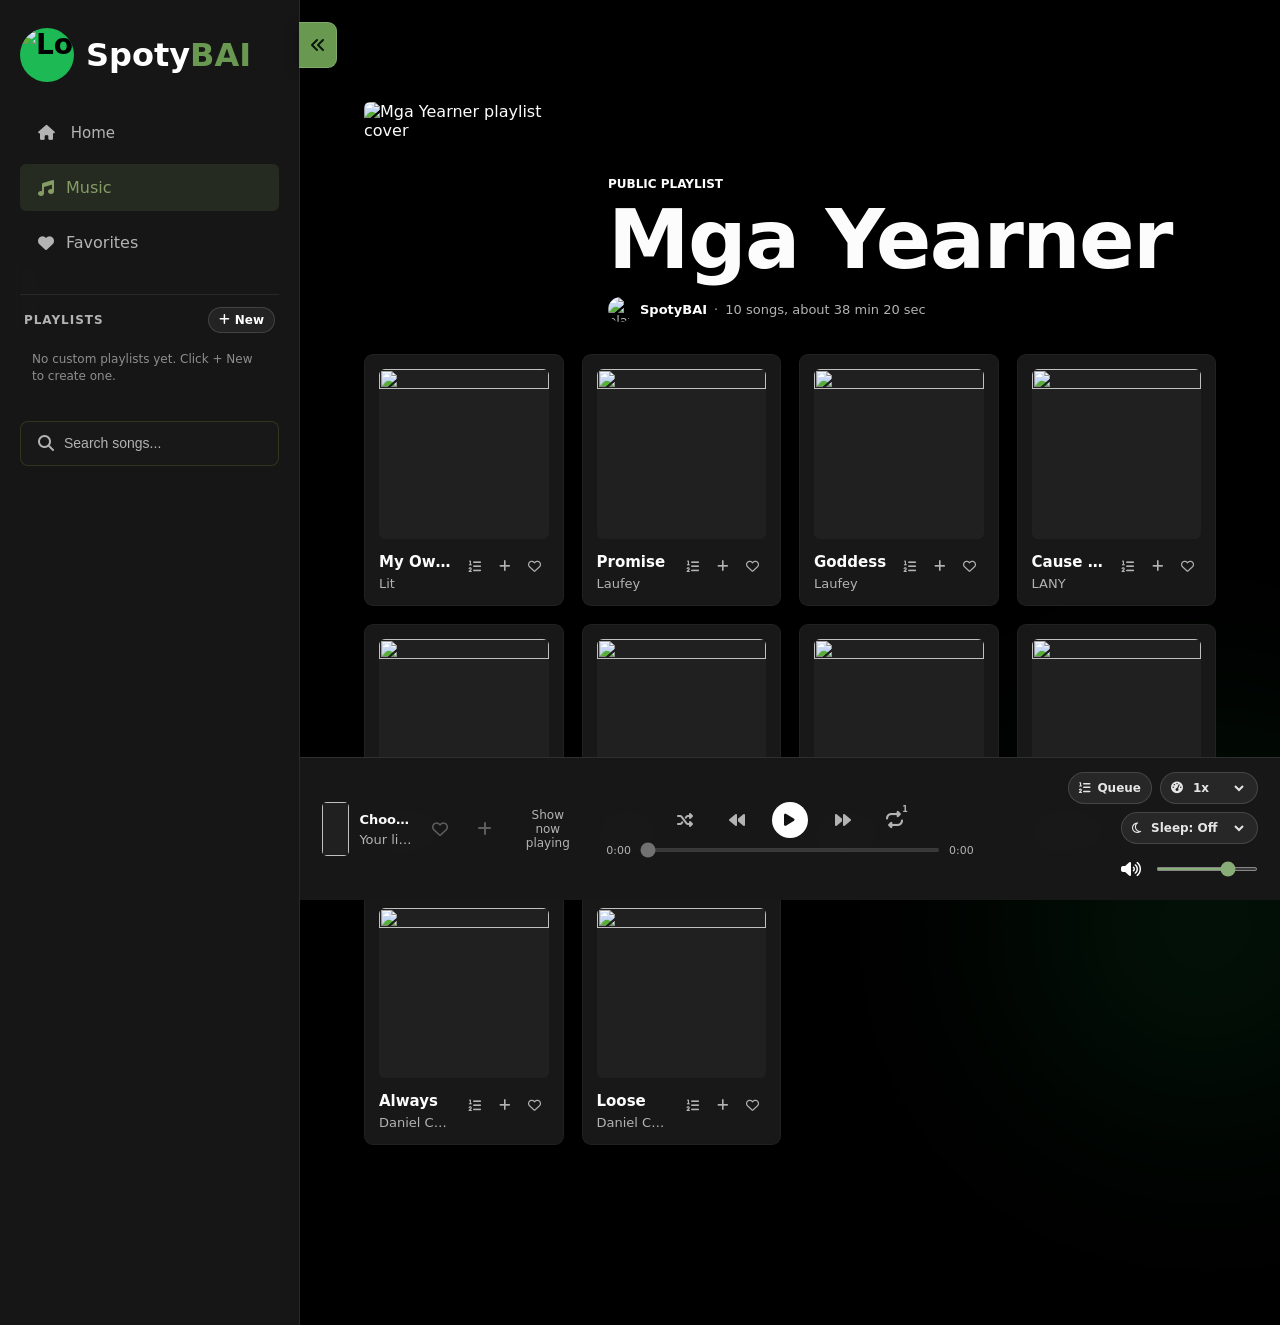
==== music test.html @ a865af2e "Add files via upload" ====
<!DOCTYPE html>
<html lang="en">
<head>
<meta charset="UTF-8">
<meta name="viewport" content="width=device-width, initial-scale=1.0">
<meta name="theme-color" content="#121212">
<title>Music | SpotyBAI</title>
<link rel="stylesheet" href="test.css?v=7">
<link rel="stylesheet" href="sidebar-collapse.css?v=6">
<link rel="stylesheet" href="https://cdnjs.cloudflare.com/ajax/libs/font-awesome/6.5.2/css/all.min.css">
<script src="test.js?v=7" defer></script>
</head>

<body class="music-page now-playing-hidden">
<div class="glow one"></div>
<div class="glow two"></div>

<header class="sidebar" id="music-sidebar">
    <a class="logo" href="index.html" aria-label="SpotyBAI home">
        <img class="logo-icon" src="images/Black and Grey Simple Icon Music Logo.png" alt="Logo">
        <div>Spoty<span>BAI</span></div>
    </a>

    <nav aria-label="Main navigation">
        <a href="index test.html"><i class="fa-solid fa-house" aria-hidden="true"></i> Home</a>
        <button type="button" class="nav-tab is-active" data-view="all" aria-pressed="true">
            <i class="fa-solid fa-music" aria-hidden="true"></i> Music
        </button>
        <button type="button" class="nav-tab" id="favorites-tab" data-view="favorites" aria-pressed="false">
            <i class="fa-solid fa-heart" aria-hidden="true"></i> Favorites
        </button>
    </nav>

    <section class="sidebar-playlists" aria-label="Playlists">
        <div class="sidebar-playlists-header">
            <span class="sidebar-section-label">Playlists</span>
            <button type="button" id="create-playlist-button" class="create-playlist-button" title="Create a new playlist">
                <i class="fa-solid fa-plus" aria-hidden="true"></i> New
            </button>
        </div>
        <div id="custom-playlist-list" class="custom-playlist-list" aria-live="polite"></div>
    </section>

    <label class="search">
        <span aria-hidden="true"><i class="fa-solid fa-magnifying-glass"></i></span>
        <input id="track-search" type="search" aria-label="Search songs" placeholder="Search songs...">
    </label>
</header>

<!-- This toggle stays visible even while the sidebar is hidden. -->
<button
    id="sidebar-toggle"
    class="sidebar-collapse-toggle"
    type="button"
    aria-label="Hide sidebar"
    aria-controls="music-sidebar"
    aria-expanded="true"
    title="Hide sidebar">
    <i class="fa-solid fa-angles-left" aria-hidden="true"></i>
</button>

<main class="music-content">
    <section class="library" aria-labelledby="library-title">
        <div class="playlist-header">
            <img class="playlist-cover" src="images/Black and Grey Simple Icon Music Logo.png" alt="Mga Yearner playlist cover">
            <div class="playlist-details">
                <p class="playlist-type" id="playlist-type">Public Playlist</p>
                <h1 id="library-title">Mga Yearner</h1>
                <div class="playlist-meta">
                    <img src="images/Black and Grey Simple Icon Music Logo.png" alt="playlist">
                    <strong>SpotyBAI</strong>
                    <span aria-hidden="true">·</span>
                    <span id="playlist-summary">10 songs, about 38 min 20 sec</span>
                </div>
                <div id="playlist-actions" class="playlist-actions" hidden>
                    <button type="button" id="rename-playlist-button" class="secondary-action-button">
                        <i class="fa-solid fa-pen" aria-hidden="true"></i> Rename Playlist
                    </button>
                    <button type="button" id="delete-playlist-button" class="danger-action-button">
                        <i class="fa-solid fa-trash" aria-hidden="true"></i> Delete Playlist
                    </button>
                </div>
            </div>
        </div>
        <div id="track-list" class="track-list" aria-live="polite"></div>
    </section>
</main>

<audio id="audio-player" preload="metadata"></audio>

<section id="player" class="player-bar" aria-label="Music player">
    <div class="player-track">
        <img id="current-cover" class="current-cover" alt="">
        <div class="current-track">
            <strong id="current-title">Choose a song</strong>
            <span id="current-artist" class="muted">Your library</span>
        </div>
        <button id="favorite-button" class="icon-button favorite-button" type="button"
            aria-label="Add to favorites" aria-pressed="false" title="Add to favorites" disabled>
            <i class="fa-regular fa-heart" aria-hidden="true"></i>
        </button>
        <button id="add-to-playlist-button" class="icon-button playlist-add-button" type="button"
            aria-label="Add song to playlist" title="Add song to playlist" disabled>
            <i class="fa-solid fa-plus" aria-hidden="true"></i>
        </button>
        <button id="now-playing-button" class="text-button" type="button" aria-controls="now-playing-panel" aria-expanded="false">Show now playing</button>
    </div>

    <div class="player-controls">
        <div class="transport">
            <button id="shuffle-button" class="icon-button mode-button" type="button"
                aria-label="Enable shuffle" aria-pressed="false" title="Shuffle">
                <i class="fa-solid fa-shuffle" aria-hidden="true"></i>
            </button>
            <button id="previous-button" class="icon-button" type="button" aria-label="Previous song (Shift+Left)"><i class="fa-solid fa-backward"></i></button>
            <button id="play-button" class="play-button player-play" type="button" aria-label="Play (Space)"><i class="fa-solid fa-play"></i></button>
            <button id="next-button" class="icon-button" type="button" aria-label="Next song (Shift+Right)"><i class="fa-solid fa-forward"></i></button>
            <button id="repeat-button" class="icon-button mode-button repeat-once-button" type="button"
                aria-label="Repeat once is off" aria-pressed="false" title="Repeat once">
                <i class="fa-solid fa-repeat" aria-hidden="true"></i>
                <span class="repeat-one-mark" aria-hidden="true">1</span>
            </button>
        </div>
        <div class="timeline">
            <span id="elapsed-time">0:00</span>
            <input id="seek-bar" type="range" min="0" max="1000" value="0" aria-label="Seek through song" disabled>
            <span id="total-time">0:00</span>
        </div>
    </div>

    <div class="player-options">
        <button id="queue-drawer-button" class="player-pill-button" type="button"
            aria-controls="queue-drawer" aria-expanded="false" title="Open Up Next queue">
            <i class="fa-solid fa-list-ol" aria-hidden="true"></i>
            <span>Queue</span>
            <span id="queue-count-badge" class="queue-badge" hidden>0</span>
        </button>

        <label class="compact-control" for="playback-speed-select" title="Playback speed">
            <i class="fa-solid fa-gauge-high" aria-hidden="true"></i>
            <select id="playback-speed-select" aria-label="Playback speed">
                <option value="0.75">0.75x</option>
                <option value="1" selected>1x</option>
                <option value="1.25">1.25x</option>
                <option value="1.5">1.5x</option>
            </select>
        </label>

        <label class="compact-control" for="sleep-timer-select" title="Sleep timer">
            <i class="fa-regular fa-moon" aria-hidden="true"></i>
            <select id="sleep-timer-select" aria-label="Sleep timer">
                <option value="off" selected>Sleep: Off</option>
                <option value="end">End of song</option>
                <option value="15">15 min</option>
                <option value="30">30 min</option>
                <option value="60">60 min</option>
            </select>
            <span id="sleep-timer-remaining" class="sleep-remaining" hidden></span>
        </label>

        <div class="volume-control">
            <button id="mute-button" class="icon-button" type="button" aria-label="Mute (M)"><i class="fa-solid fa-volume-high"></i></button>
            <input id="volume-bar" type="range" min="0" max="1" step="0.01" value="0.75" aria-label="Volume">
        </div>
    </div>

    <p id="player-status" class="player-status" role="status" aria-live="polite"></p>
</section>

<!-- Up Next / Queue Drawer -->
<aside id="queue-drawer" class="queue-drawer" aria-label="Up Next Queue" hidden>
    <div class="queue-drawer-header">
        <div>
            <h2>Up Next</h2>
            <p id="queue-context-label" class="muted">Playing from Mga Yearner</p>
        </div>
        <div class="queue-drawer-header-actions">
            <button type="button" id="clear-queue-button" class="secondary-action-button" hidden>Clear Queue</button>
            <button type="button" id="close-queue-drawer" class="icon-button" aria-label="Close queue drawer">
                <i class="fa-solid fa-xmark" aria-hidden="true"></i>
            </button>
        </div>
    </div>

    <div class="queue-drawer-body">
        <section class="queue-section" aria-labelledby="queue-now-heading">
            <h3 id="queue-now-heading">Now Playing</h3>
            <div id="queue-now-playing" class="queue-list"></div>
        </section>

        <section class="queue-section" aria-labelledby="queue-manual-heading">
            <div class="queue-section-title-row">
                <h3 id="queue-manual-heading">Queued Next</h3>
                <span class="muted">Plays before library</span>
            </div>
            <div id="queue-manual-list" class="queue-list"></div>
        </section>

        <section class="queue-section" aria-labelledby="queue-upcoming-heading">
            <div class="queue-section-title-row">
                <h3 id="queue-upcoming-heading">Next From Library</h3>
                <span id="queue-shuffle-note" class="muted"></span>
            </div>
            <div id="queue-upcoming-list" class="queue-list"></div>
        </section>
    </div>
</aside>

<!-- Playlist Name Modal (Create & Rename) -->
<div id="playlist-name-modal-backdrop" class="modal-backdrop" hidden>
    <div id="playlist-name-modal" class="modal-card" role="dialog" aria-modal="true" aria-labelledby="playlist-name-modal-title">
        <div class="modal-header">
            <h2 id="playlist-name-modal-title">Create Playlist</h2>
            <button type="button" id="close-playlist-name-modal" class="icon-button" aria-label="Close modal">
                <i class="fa-solid fa-xmark" aria-hidden="true"></i>
            </button>
        </div>
        <form id="playlist-name-form" class="modal-form">
            <label for="playlist-name-input" class="modal-label">Playlist name</label>
            <input
                type="text"
                id="playlist-name-input"
                class="modal-input"
                placeholder="e.g., Late Night Drives"
                maxlength="60"
                required
            >
            <p id="playlist-name-error" class="modal-error" role="alert" hidden></p>
            <div class="modal-footer modal-footer-actions">
                <button type="button" id="cancel-playlist-name-button" class="secondary-action-button">Cancel</button>
                <button type="submit" id="save-playlist-name-button" class="primary-action-button">Save</button>
            </div>
        </form>
    </div>
</div>

<!-- Delete Playlist Confirmation Modal -->
<div id="playlist-delete-modal-backdrop" class="modal-backdrop" hidden>
    <div id="playlist-delete-modal" class="modal-card" role="dialog" aria-modal="true" aria-labelledby="playlist-delete-modal-title">
        <div class="modal-header">
            <h2 id="playlist-delete-modal-title">Delete Playlist?</h2>
            <button type="button" id="close-playlist-delete-modal" class="icon-button" aria-label="Close modal">
                <i class="fa-solid fa-xmark" aria-hidden="true"></i>
            </button>
        </div>
        <p id="playlist-delete-message" class="muted modal-copy"></p>
        <div class="modal-footer modal-footer-actions">
            <button type="button" id="cancel-playlist-delete-button" class="secondary-action-button">Cancel</button>
            <button type="button" id="confirm-playlist-delete-button" class="danger-action-button">
                <i class="fa-solid fa-trash" aria-hidden="true"></i> Delete
            </button>
        </div>
    </div>
</div>

<!-- Playlist Picker Modal -->
<div id="playlist-modal-backdrop" class="modal-backdrop" hidden>
    <div id="playlist-modal" class="modal-card" role="dialog" aria-modal="true" aria-labelledby="playlist-modal-title">
        <div class="modal-header">
            <h2 id="playlist-modal-title">Add to Playlist</h2>
            <button type="button" id="close-playlist-modal" class="icon-button" aria-label="Close modal">
                <i class="fa-solid fa-xmark" aria-hidden="true"></i>
            </button>
        </div>
        <p id="playlist-modal-song" class="muted modal-subtitle"></p>
        <div id="playlist-picker-list" class="playlist-picker-list"></div>
        <div class="modal-footer">
            <button type="button" id="modal-new-playlist-button" class="secondary-action-button">
                <i class="fa-solid fa-plus" aria-hidden="true"></i> Create &amp; Add
            </button>
        </div>
    </div>
</div>

<aside id="now-playing-panel" class="now-playing-panel" aria-label="Now playing" hidden>
    <div id="now-playing-backdrop" class="now-playing-backdrop" aria-hidden="true"></div>
    <div class="now-playing-content">
        <div class="now-playing-header">
            <strong id="now-playing-header-title">Mga Yearner</strong>
            <button
                type="button"
                id="now-playing-collapse-button"
                class="collapse-chip-button"
                aria-controls="now-playing-panel"
                aria-expanded="true"
                aria-label="Collapse now playing panel"
                title="Collapse now playing panel">
                <i class="fa-solid fa-angles-right" aria-hidden="true"></i> Collapse
            </button>
        </div>
        <div id="media-stage" class="media-stage">
            <video id="track-video" class="lyrics-cover" muted loop playsinline preload="metadata" hidden></video>
            <img id="lyrics-cover" class="lyrics-cover" alt="" hidden>
        </div>
        <div class="now-playing-track">
            <div class="now-playing-track-info">
                <h2 id="lyrics-title">Choose a song</h2>
                <p id="lyrics-artist" class="muted">Your library</p>
            </div>
            <button type="button" id="toggle-media-collapse" class="collapse-chip-button" aria-expanded="true" title="Collapse video/cover">
                <i class="fa-solid fa-video-slash" aria-hidden="true"></i> Collapse Media
            </button>
        </div>
        <section id="lyrics-panel" class="lyrics-panel is-collapsed" aria-labelledby="lyrics-heading">
            <div class="lyrics-heading-row">
                <h3 id="lyrics-heading">Lyrics</h3>
                <button type="button" id="toggle-lyrics-collapse" class="collapse-chip-button" aria-expanded="true" title="Collapse lyrics">
                    <i class="fa-solid fa-chevron-down" aria-hidden="true"></i> Collapse Lyrics
                </button>
            </div>
            <div id="lyrics-content" class="lyrics-content" aria-live="off"></div>
            <button id="toggle-lyrics" class="lyrics-toggle" type="button" aria-expanded="false" hidden>Show more</button>
        </section>
    </div>
</aside>

<script>
(() => {
    const toggle = document.getElementById("sidebar-toggle");
    const body = document.body;

    if (!toggle) return;

    toggle.addEventListener("click", () => {
        const isCollapsed = body.classList.toggle("sidebar-collapsed");

        toggle.setAttribute("aria-expanded", String(!isCollapsed));
        toggle.setAttribute(
            "aria-label",
            isCollapsed ? "Show sidebar" : "Hide sidebar"
        );
        toggle.setAttribute(
            "title",
            isCollapsed ? "Show sidebar" : "Hide sidebar"
        );

        toggle.innerHTML = isCollapsed
            ? '<i class="fa-solid fa-angles-right" aria-hidden="true"></i>'
            : '<i class="fa-solid fa-angles-left" aria-hidden="true"></i>';
    });
})();
</script>
</body>
</html>
---- test.css ----
* {
margin: 0;
padding: 0;
box-sizing: border-box;
}

/* Site-wide font, colors, background, and horizontal overflow behavior. */
body {
font-family: Circular, Inter, system-ui, -apple-system, BlinkMacSystemFont, "Segoe UI", sans-serif;
min-height: 100vh;
color: oklch(99.107% 0.00011 271.152);
background: radial-gradient(ellipse at top left, rgba(255, 9, 9, 0.351) 0%, transparent 40%), var(--color-background);
overflow-x: hidden;


--color-background: #000000;
}

.music-page {
--now-playing-width: clamp(320px, 26vw, 380px);
}

.music-page.now-playing-hidden {
--now-playing-width: 0px;
}

/* Keeps the home page and its two content sections within one screen. */
.home-page {
	height: 100vh;
	height: 100dvh;
	min-height: 0;
	display: flex;
	flex-direction: column;
	overflow: hidden;
}

/* SIDEBAR */
/* Fixed navigation panel on the left side of desktop pages. */
header {
width: 450px;
height: 200vh;
padding: 28px 20px;
display: flex;
flex-direction: column;
align-items: stretch;
gap: 28px;
position: fixed;
inset: 0 auto 0 0;
z-index: 2;
background: rgba(24, 24, 24, 0.94);
border-right: 1px solid rgba(255, 255, 255, 0.08);
backdrop-filter: blur(12px);
}

/* LOGO */
/* Arranges the logo image and SpotyBAI name side by side. */
.logo {
display: flex;
align-items: center;
gap: 12px;
font-size: 32px;
font-weight: bold;
white-space: nowrap;
color: #FFFFFF;
text-decoration: none;
}

/* Displays the logo image at a fixed size. */
.logo-icon {
width: 54px;
height: 54px;
border-radius: 50%;
background: #1DB954;
color: var(--color-background);
display: flex;
align-items: center;
justify-content: center;
font-size: 28px;
}

/* Highlights the BAI part of the logo in the accent color. */
.logo > div span {
color: #699950;
}

/* NAVIGATION */
/* Stacks the navigation links vertically in the sidebar. */
nav {
display: flex;
flex-direction: column;
align-items: stretch;
gap: 8px;
}

/* Styles each navigation link and its hover transition. */
nav a,
nav .nav-tab {
color: #B3B3B3;
text-decoration: none;
font-size: 15px;
padding: 14px 16px;
border-radius: 6px;
position: relative;
transition: color 0.25s ease, background-color 0.25s ease, transform 0.25s ease;
}

nav .nav-tab {
display: flex;
align-items: center;
width: 100%;
border: 0;
background: transparent;
font: inherit;
text-align: left;
cursor: pointer;
}

nav a i,
nav .nav-tab i {
width: 20px;
margin-right: 10px;
text-align: center;
}

/* Removes the decorative underline some stylesheets add to links. */
nav a::after {
content: none;
}

/* Shows which navigation link is current or hovered. */
nav a:hover,
nav a.active,
nav .nav-tab:hover,
nav .nav-tab.is-active {
color: #869c65;
background: rgba(167, 221, 131, 0.1);
}

/* Moves a hovered navigation link slightly to the right. */
nav a:hover,
nav .nav-tab:hover {
transform: translateX(3px);
}

/* SIDEBAR PLAYLISTS SECTION */
.sidebar-playlists {
display: flex;
flex-direction: column;
gap: 10px;
padding-top: 12px;
border-top: 1px solid rgba(255, 255, 255, 0.08);
}

.sidebar-playlists-header {
display: flex;
align-items: center;
justify-content: space-between;
gap: 8px;
padding: 0 4px;
}

.sidebar-section-label {
font-size: 12px;
font-weight: 700;
letter-spacing: 0.08em;
text-transform: uppercase;
color: #B3B3B3;
}

.create-playlist-button {
display: inline-flex;
align-items: center;
gap: 5px;
padding: 5px 10px;
border: 1px solid rgba(255, 255, 255, 0.14);
border-radius: 999px;
background: rgba(255, 255, 255, 0.06);
color: #FFFFFF;
font: inherit;
font-size: 12px;
font-weight: 600;
cursor: pointer;
transition: background-color 0.2s ease, border-color 0.2s ease, transform 0.2s ease;
}

.create-playlist-button:hover {
background: rgba(29, 185, 84, 0.18);
border-color: #1DB954;
color: #1DB954;
transform: translateY(-1px);
}

.custom-playlist-list {
display: flex;
flex-direction: column;
gap: 4px;
max-height: 220px;
overflow-y: auto;
scrollbar-width: thin;
scrollbar-color: rgba(255, 255, 255, 0.2) transparent;
}

.playlist-sidebar-item {
display: flex;
align-items: center;
justify-content: space-between;
gap: 6px;
border-radius: 6px;
padding-right: 4px;
transition: background-color 0.2s ease;
}

.playlist-sidebar-item:hover,
.playlist-sidebar-item.is-active {
background: rgba(167, 221, 131, 0.1);
}

.playlist-select-button {
flex: 1;
min-width: 0;
display: flex;
align-items: center;
gap: 10px;
padding: 10px 12px;
border: 0;
border-radius: 6px;
background: transparent;
color: #B3B3B3;
font: inherit;
font-size: 14px;
text-align: left;
cursor: pointer;
transition: color 0.2s ease;
}

.playlist-sidebar-item.is-active .playlist-select-button,
.playlist-select-button:hover {
color: #869c65;
}

.playlist-select-name {
overflow: hidden;
text-overflow: ellipsis;
white-space: nowrap;
}

.playlist-item-actions {
display: flex;
align-items: center;
gap: 2px;
flex: 0 0 auto;
}

.playlist-rename-icon-btn,
.playlist-delete-icon-btn {
flex: 0 0 auto;
width: 26px;
height: 26px;
display: inline-grid;
place-items: center;
border: 0;
border-radius: 50%;
background: transparent;
color: #9e9e9e;
font-size: 12px;
cursor: pointer;
opacity: 0.75;
transition: color 0.2s ease, background-color 0.2s ease, opacity 0.2s ease;
}

.playlist-sidebar-item:hover .playlist-rename-icon-btn,
.playlist-sidebar-item:hover .playlist-delete-icon-btn,
.playlist-rename-icon-btn:focus-visible,
.playlist-delete-icon-btn:focus-visible {
opacity: 1;
background: rgba(255, 255, 255, 0.1);
}

.playlist-rename-icon-btn:hover,
.playlist-rename-icon-btn:focus-visible {
color: #FFFFFF;
}

.playlist-delete-icon-btn:hover,
.playlist-delete-icon-btn:focus-visible {
color: #ff6b81;
background: rgba(255, 71, 87, 0.14);
}

.playlist-empty-note {
padding: 8px 12px;
font-size: 12px;
color: #8e8e8e;
line-height: 1.4;
}

/* SEARCH BAR */
/* Search field container, including its border and focus animation. */
.search {
display: flex;
align-items: center;
width: 100%;
gap: 10px;
padding: 12px 17px;
border-radius: 8px;
border: 1px solid rgba(112, 143, 51, 0.25);
background: #181818;
color: #B3B3B3;
transition: border-color 0.25s ease, background-color 0.25s ease;
}

/* Highlights the search container while its input is focused. */
.search:focus-within {
border-color: #869c65;
background: #202020;
}

/* Makes the search input fill the available space without its default border. */
.search input {
width: 100%;
min-width: 0;
background: transparent;
border: none;
outline: none;
color: #FFFFFF;
font-size: 14px;
}

/* Uses the muted text color for placeholder text. */
.search input::placeholder {
color: #B3B3B3;
}

/* Main music-library area; leaves room for the fixed sidebar and player. */
.music-content {
	margin-left: 260px;
	margin-right: var(--now-playing-width);
	min-height: 100vh;
	padding: 52px clamp(20px, 5vw, 72px) 180px;
}

/* Centers the library and limits its width on large screens. */
.library {
	max-width: 1100px;
	margin: 0 auto;
}
/* Playlist header area with cover art and details. */
.playlist-header {
	display: flex;
	align-items: flex-end;
	gap: 24px;
	min-height: 270px;
}

.playlist-cover {
	display: block;
	width: clamp(150px, 20vw, 220px);
	aspect-ratio: 1;
	flex: 0 0 auto;
	object-fit: cover;
	border-radius: 6px;
	box-shadow: 0 8px 24px rgba(0, 0, 0, 0.28);
}

.playlist-details {
	min-width: 0;
}

.playlist-type {
	margin-bottom: 8px;
	font-size: 12px;
	font-weight: 700;
	text-transform: uppercase;
}

.library .playlist-details h1 {
	margin: 0;
	font-size: clamp(44px, 7vw, 82px);
	font-weight: 800;
	line-height: 1;
	letter-spacing: -0.02em;
	overflow-wrap: anywhere;
}

.playlist-meta {
	display: flex;
	align-items: center;
	gap: 7px;
	margin-top: 16px;
	color: #B3B3B3;
	font-size: 13px;
}

.playlist-meta img {
	width: 25px;
	height: 25px;
	border-radius: 50%;
	object-fit: cover;
}

.playlist-meta strong {
	color: #FFFFFF;
}

.playlist-actions {
	margin-top: 16px;
	display: flex;
	flex-wrap: wrap;
	gap: 10px;
}

.secondary-action-button {
	display: inline-flex;
	align-items: center;
	gap: 7px;
	padding: 8px 14px;
	border: 1px solid rgba(255, 255, 255, 0.18);
	border-radius: 999px;
	background: rgba(24, 24, 24, 0.85);
	color: #FFFFFF;
	font: inherit;
	font-size: 13px;
	font-weight: 600;
	cursor: pointer;
	transition: background-color 0.2s ease, border-color 0.2s ease, color 0.2s ease;
}

.secondary-action-button:hover {
	background: rgba(29, 185, 84, 0.16);
	border-color: #1DB954;
	color: #1DB954;
}

.primary-action-button {
	display: inline-flex;
	align-items: center;
	gap: 7px;
	padding: 8px 18px;
	border: 0;
	border-radius: 999px;
	background: #1DB954;
	color: #07140b;
	font: inherit;
	font-size: 13px;
	font-weight: 700;
	cursor: pointer;
	transition: background-color 0.2s ease, transform 0.2s ease;
}

.primary-action-button:hover {
	background: #1ed760;
	transform: translateY(-1px);
}

.danger-action-button {
	display: inline-flex;
	align-items: center;
	gap: 7px;
	padding: 8px 16px;
	border: 1px solid rgba(255, 71, 87, 0.45);
	border-radius: 999px;
	background: rgba(255, 71, 87, 0.16);
	color: #ff6b81;
	font: inherit;
	font-size: 13px;
	font-weight: 700;
	cursor: pointer;
	transition: background-color 0.2s ease, border-color 0.2s ease, color 0.2s ease, transform 0.2s ease;
}

.danger-action-button:hover {
	background: #ff4757;
	border-color: #ff4757;
	color: #FFFFFF;
	transform: translateY(-1px);
}

/* Small uppercase label used above section titles. */
.eyebrow {
	color: #1DB954;
	font-size: 11px;
	font-weight: 700;
	letter-spacing: 0.16em;
}

/* Main title sizing that scales with the viewport. */
.library h1 {
	margin-top: 8px;
	font-size: clamp(32px, 5vw, 48px);
	letter-spacing: -0.04em;
}

/* Secondary text color shared by descriptions and artist details. */
.library-intro,
.muted {
	color: #B3B3B3;
}

/* Adds space between the library title and its description. */
.library-intro {
	margin-top: 8px;
}

/* Automatically fits as many song cards per row as the screen allows. */
.track-list {
	display: grid;
	grid-template-columns: repeat(auto-fill, minmax(170px, 1fr));
	gap: 18px;
	margin-top: 32px;
}

/* Clickable song card layout and appearance. */
.track-card {
	position: relative;
	min-width: 0;
	padding: 14px;
	border-radius: 9px;
	border: 1px solid rgba(255, 255, 255, 0.04);
	color: inherit;
	text-align: left;
	cursor: pointer;
}

/* Keeps cover art square and fills it without distorting the image. */
.track-card img {
	display: block;
	width: 100%;
	aspect-ratio: 1;
	object-fit: cover;
	border-radius: 6px;
	margin-bottom: 14px;
	background: #202020;
}

.track-card-body {
	display: flex;
	align-items: flex-start;
	justify-content: space-between;
	gap: 6px;
}

.track-card-meta {
	min-width: 0;
	flex: 1;
}

.track-card-actions {
	display: flex;
	align-items: center;
	gap: 2px;
	flex: 0 0 auto;
}

/* Truncates long song titles and artist names to a single line. */
.track-card strong,
.track-card span {
	display: block;
	overflow: hidden;
	text-overflow: ellipsis;
	white-space: nowrap;
}

/* Song title text inside a card. */
.track-card strong {
	font-size: 15px;
}

/* Artist text inside a card. */
.track-card span {
	margin-top: 5px;
	font-size: 13px;
	color: #B3B3B3;
}

.card-action-button {
	flex: 0 0 auto;
	width: 28px;
	height: 28px;
	display: inline-grid;
	place-items: center;
	border: 0;
	border-radius: 50%;
	background: transparent;
	color: #B3B3B3;
	font-size: 13px;
	cursor: pointer;
	transition: color 0.2s ease, background-color 0.2s ease, transform 0.2s ease;
}

.card-action-button:hover {
	color: #FFFFFF;
	background: rgba(255, 255, 255, 0.08);
	transform: scale(1.08);
}

.card-action-button.is-favorite,
.favorite-button.is-favorite {
	color: #ff4757;
}

.card-action-button.has-playlist,
.playlist-add-button.has-playlist {
	color: #1DB954;
}

.favorite-button:disabled,
.playlist-add-button:disabled {
	opacity: 0.45;
	cursor: default;
	transform: none;
}

/* Marks the card for the currently selected song. */
.track-card.is-current {
	border-color: rgba(29, 185, 84, 0.5);
}

/* Visible keyboard focus indicator for interactive controls. */
.track-card:focus-visible,
.card-action-button:focus-visible,
.playlist-select-button:focus-visible,
.playlist-rename-icon-btn:focus-visible,
.playlist-delete-icon-btn:focus-visible,
.create-playlist-button:focus-visible,
.secondary-action-button:focus-visible,
.primary-action-button:focus-visible,
.danger-action-button:focus-visible,
.modal-input:focus-visible,
nav .nav-tab:focus-visible,
.icon-button:focus-visible,
.text-button:focus-visible {
	outline: 2px solid #1DB954;
	outline-offset: 3px;
}

/* Playlist Modals */
.modal-backdrop {
	position: fixed;
	inset: 0;
	z-index: 60;
	display: grid;
	place-items: center;
	padding: 20px;
	background: rgba(0, 0, 0, 0.72);
	backdrop-filter: blur(6px);
}

.modal-backdrop[hidden] {
	display: none;
}

.modal-card {
	width: 100%;
	max-width: 400px;
	padding: 20px;
	border-radius: 12px;
	background: #181818;
	border: 1px solid rgba(255, 255, 255, 0.12);
	box-shadow: 0 20px 50px rgba(0, 0, 0, 0.6);
	display: flex;
	flex-direction: column;
	gap: 14px;
}

.modal-header {
	display: flex;
	align-items: center;
	justify-content: space-between;
	gap: 12px;
}

.modal-header h2 {
	font-size: 18px;
}

.modal-subtitle {
	font-size: 13px;
	margin-top: -6px;
}

.modal-copy {
	font-size: 14px;
	line-height: 1.5;
}

.modal-form {
	display: flex;
	flex-direction: column;
	gap: 10px;
}

.modal-label {
	font-size: 13px;
	color: #B3B3B3;
	font-weight: 600;
}

.modal-input {
	width: 100%;
	padding: 10px 12px;
	border-radius: 8px;
	border: 1px solid rgba(255, 255, 255, 0.16);
	background: #222222;
	color: #FFFFFF;
	font: inherit;
	font-size: 14px;
}

.modal-input:focus {
	outline: none;
	border-color: #1DB954;
}

.modal-error {
	font-size: 12px;
	color: #ff6b81;
}

.playlist-picker-list {
	display: flex;
	flex-direction: column;
	gap: 8px;
	max-height: 240px;
	overflow-y: auto;
}

.playlist-picker-item {
	display: flex;
	align-items: center;
	justify-content: space-between;
	gap: 10px;
	width: 100%;
	padding: 10px 12px;
	border-radius: 8px;
	border: 1px solid rgba(255, 255, 255, 0.1);
	background: #222222;
	color: #FFFFFF;
	font: inherit;
	font-size: 14px;
	cursor: pointer;
	transition: background-color 0.2s ease, border-color 0.2s ease;
}

.playlist-picker-item:hover {
	background: #2a2a2a;
	border-color: rgba(29, 185, 84, 0.5);
}

.playlist-picker-item.is-added {
	border-color: #1DB954;
	background: rgba(29, 185, 84, 0.12);
}

.playlist-picker-badge {
	font-size: 12px;
	color: #1DB954;
	font-weight: 600;
}

.modal-footer {
	display: flex;
	justify-content: flex-end;
}

.modal-footer-actions {
	gap: 8px;
	margin-top: 6px;
}

/* Fixed now-playing sidebar with cover art and synchronized lyrics. */
.now-playing-panel {
	position: fixed;
	z-index: 3;
	inset: 0 0 0 auto;
	width: var(--now-playing-width);
	overflow: hidden;
	background: #121212;
	border-left: 1px solid rgba(255, 255, 255, 0.08);
}

.now-playing-panel[hidden] {
	display: none;
}

.now-playing-backdrop {
	position: absolute;
	inset: 0 0 auto;
	height: 58%;
	background-position: center;
	background-size: cover;
	filter: blur(18px);
	opacity: 0.34;
	transform: scale(1.05);
	pointer-events: none;
}

.now-playing-backdrop::after {
	position: absolute;
	inset: 0;
	content: "";
	background: linear-gradient(180deg, rgba(18, 18, 18, 0.18), #121212 96%);
}

.now-playing-content {
	position: relative;
	z-index: 1;
	display: flex;
	flex-direction: column;
	gap: 12px;
	height: 100%;
	overflow-y: auto;
	padding: 8px 10px 12px;
}

.now-playing-header {
	display: flex;
	align-items: center;
	gap: 8px;
	min-height: 26px;
	padding-right: 72px;
	font-size: 14px;
}

.now-playing-header strong {
	min-width: 0;
	flex: 1;
	overflow: hidden;
	text-overflow: ellipsis;
	white-space: nowrap;
}

.now-playing-header .icon-button,
.now-playing-track .icon-button {
	color: #D0D0D0;
}

/* Shows the selected song artwork prominently in the sidebar. */
.lyrics-cover,
#track-video {
	display: block;
	width: 100%;
	aspect-ratio: 9 / 16;
	max-height: 42vh;
	border-radius: 7px;
	object-fit: cover;
	background: #202020;
}

.lyrics-cover[hidden],
#track-video[hidden] {
	display: none;
}

.now-playing-track {
	display: flex;
	align-items: center;
	justify-content: space-between;
	gap: 12px;
}

.now-playing-track h2 {
	font-size: 20px;
	letter-spacing: -0.03em;
}

.now-playing-track p {
	margin-top: 2px;
	font-size: 13px;
}

/* Lyrics sit in their own card below the current track details. */
.lyrics-panel {
	position: relative;
	display: flex;
	flex: 1 0 230px;
	flex-direction: column;
	min-height: 230px;
	overflow: hidden;
	padding: 14px;
	border-radius: 8px;
	background: #303030;
	transition: flex-basis 0.25s ease, min-height 0.25s ease;
}

.lyrics-panel[hidden] {
	display: none;
}

.lyrics-panel h3 {
	margin-bottom: 12px;
	font-size: 14px;
}

.lyrics-content {
	flex: 1;
	min-height: 0;
	overflow-y: auto;
	scrollbar-width: thin;
	scrollbar-color: rgba(255, 255, 255, 0.2) transparent;
}

.lyrics-panel.is-collapsed .lyrics-content {
	flex: 0 0 74px;
	max-height: 74px;
	overflow: hidden;
	mask-image: linear-gradient(to bottom, #000 68%, transparent 100%);
}

.lyrics-panel.is-collapsed {
	flex: 0 0 160px;
	min-height: 160px;
}

.lyrics-toggle {
	position: absolute;
	right: 8px;
	bottom: 8px;
	z-index: 1;
	flex: 0 0 auto;
	padding: 7px 14px;
	border: 0;
	border-radius: 20px;
	background: #F5F7F8;
	color: #17232B;
	font: inherit;
	font-size: 12px;
	font-weight: 700;
	cursor: pointer;
}

.lyrics-toggle:hover {
	background: #FFFFFF;
}

.lyrics-toggle[hidden] {
	display: none;
}

.lyrics-panel:not(.is-collapsed) .lyrics-toggle {
	position: static;
	align-self: flex-end;
	margin-top: 10px;
}

/* Makes timestamped lyrics prominent and easy to follow along with. */
.lyrics-line {
	display: block;
	width: 100%;
	padding: 6px 0;
	border: 0;
	background: transparent;
	color: #A7A7A7;
	text-align: left;
	font: inherit;
	font-size: 18px;
	font-weight: 700;
	line-height: 1.35;
	cursor: pointer;
	opacity: 0.72;
	transition: color 0.2s ease, opacity 0.2s ease, transform 0.2s ease;
}

.lyrics-line:hover {
	color: #DADADA;
	opacity: 1;
}

.lyrics-line.is-active {
	color: #FFFFFF;
	transform: translateX(4px);
	opacity: 1;
}

.lyrics-placeholder {
	color: #B3B3B3;
	font-size: 14px;
	line-height: 1.5;
}

.lyrics-footer {
	margin-top: 12px;
	color: #B3B3B3;
	font-size: 11px;
}

/* Player stays pinned to the bottom; grid columns divide its controls. */
.player-bar {
	position: fixed;
	z-index: 4;
	right: var(--now-playing-width);
	bottom: 0;
	left: 260px;
	min-height: 98px;
	padding: 14px 22px;
	display: grid;
	grid-template-columns: minmax(180px, 1fr) minmax(240px, 1.4fr) minmax(170px, 1fr);
	align-items: center;
	gap: 22px;
	background: rgba(24, 24, 24, 0.98);
	border-top: 1px solid rgba(255, 255, 255, 0.1);
	backdrop-filter: blur(16px);
}

/* Aligns the player sections and controls along their vertical center. */
.player-track,
.player-options,
.volume-control,
.transport,
.timeline {
	display: flex;
	align-items: center;
}

/* Song artwork, title, artist, and lyrics button area. */
.player-track {
	min-width: 0;
	gap: 10px;
}

/* Current song cover image dimensions and cropping. */
.current-cover {
	width: 54px;
	height: 54px;
	object-fit: cover;
	border-radius: 5px;
	background: #202020;
}

/* Prevents long track names from pushing other player controls out. */
.current-track {
	min-width: 0;
	display: grid;
	gap: 5px;
}

/* Keeps the current title and artist on single lines. */
.current-track strong,
.current-track span {
	overflow: hidden;
	text-overflow: ellipsis;
	white-space: nowrap;
	font-size: 13px;
}

/* Text-style button used for actions such as opening lyrics. */
.text-button {
	padding: 7px 9px;
	border: 0;
	border-radius: 5px;
	background: transparent;
	color: #B3B3B3;
	font: inherit;
	font-size: 12px;
	cursor: pointer;
	transition: color 0.2s ease, background-color 0.2s ease;
}

/* Highlights the text button when hovered or expanded. */
.text-button:hover,
.text-button[aria-expanded="true"] {
	color: #FFFFFF;
	background: rgba(255, 255, 255, 0.1);
}

/* Stacks playback controls above the timeline. */
.player-controls {
	min-width: 0;
	display: grid;
	gap: 6px;
}

/* Centers previous, play/pause, and next buttons. */
.transport {
	justify-content: center;
	gap: 18px;
}

/* Round icon button appearance shared by player controls. */
.icon-button {
	width: 34px;
	height: 34px;
	display: inline-grid;
	place-items: center;
	flex: 0 0 auto;
	border: 0;
	border-radius: 50%;
	background: transparent;
	color: #B3B3B3;
	font: inherit;
	cursor: pointer;
	transition: color 0.2s ease, background-color 0.2s ease, transform 0.2s ease;
}

/* Hover feedback for player icon buttons. */
.icon-button:hover {
	color: #FFFFFF;
	background: rgba(133, 34, 34, 0.1);
	transform: scale(1.06);
}

/* Makes the central play/pause button slightly larger. */
.play-button.player-play {
	width: 36px;
	height: 36px;
	font-size: 14px;
	border-radius: 50%;
	border: 0;
	background: #FFFFFF;
	color: #121212;	
}

/* Timeline text and elapsed/total time alignment. */
.timeline {
	gap: 9px;
	color: #B3B3B3;
	font-size: 11px;
	font-variant-numeric: tabular-nums;
}

/* Accent-colored range controls for seeking and volume. */
.timeline input,
.volume-control input {
	height: 4px;
	accent-color: #88ad76;
	cursor: pointer;
}

/* Lets the seek bar use the remaining timeline width. */
.timeline input {
	width: 100%;
}

/* Shows that seeking is unavailable before a song is loaded. */
.timeline input:disabled {
	cursor: default;
	opacity: 0.5;
}

/* Aligns the volume controls at the right side. */
.player-options {
	justify-content: flex-end;
	gap: 12px;
}

/* Spacing between the mute button and volume slider. */
.volume-control {
	gap: 8px;
}

/* Keeps the volume icon light in both its initial and muted states. */
.volume-control .icon-button {
	color: white;
}

.volume-control .icon-button i {
	color: inherit;
}

/* Responsive width for the volume slider. */
.volume-control input {
	width: clamp(65px, 8vw, 110px);
}

/* Small status message displayed above the player when needed. */
.player-status {
	position: absolute;
	right: 22px;
	bottom: calc(100% + 6px);
	padding: 6px 10px;
	border-radius: 5px;
	background: rgba(24, 24, 24, 0.94);
	color: #B3B3B3;
	font-size: 12px;
	pointer-events: none;
}

/* Hides the status message when it has no text. */
.player-status:empty {
	display: none;
}

@media (max-width: 1000px) and (min-width: 761px) {
	.music-page {
		--now-playing-width: 280px;
	}

	.player-bar {
		min-height: 140px;
		padding: 8px 12px;
		grid-template-columns: minmax(0, 1fr) auto;
		gap: 5px 8px;
	}

	.player-track {
		grid-column: 1;
		grid-row: 1;
	}

	.player-controls {
		grid-column: 1 / -1;
		grid-row: 2;
	}

	.player-options {
		grid-column: 2;
		grid-row: 1;
		gap: 2px;
	}

	.volume-control input {
		width: 48px;
	}

}

/* WELCOME SECTION */
/* Home page welcome area, positioned beside the fixed sidebar. */
.hero {
margin-left: 260px;
min-height: 55vh;
padding: 60px 20px;
display: flex;
flex-direction: column;
align-items: center;
justify-content: flex-start;
text-align: center;
position: relative;
}

/* Places the welcome text between the horizontal accent lines. */
.welcome {
display: flex;
align-items: center;
justify-content: center;
gap: 28px;
width: 100%;
margin-top: 0;
}

/* Decorative accent line beside the welcome heading. */
.line {
width: 12%;
max-width: 180px;
height: 2px;
background: linear-gradient(90deg, transparent, #88ad76);
}

/* Reverses the gradient for the right-side decorative line. */
.line.right {
background: linear-gradient(90deg, #88ad76, transparent);
}

/* Responsive welcome heading typography. */
.welcome h1 {
font-size: clamp(34px, 5.5vw, 68px);
line-height: 1.15;
letter-spacing: -2px;
font-weight: 800;
color: #FFFFFF;
}

/* Colors the BAI! part of the welcome heading. */
.welcome h1 span {
color: #699950;
}

/* Lets the welcome and About areas share the home page height equally. */
.home-page .hero,
.home-page .about-section {
	flex: 1 1 0;
	min-height: 0;
}

/* Responsive spacing inside the welcome area. */
.home-page .hero {
	padding-top: clamp(24px, 6vh, 60px);
	padding-bottom: clamp(24px, 6vh, 60px);
}

/* Responsive spacing inside the About area. */
.home-page .about-section {
	padding-top: clamp(20px, 5vh, 48px);
	padding-bottom: clamp(20px, 5vh, 48px);
}

/* About section positioned beside the sidebar on desktop. */
.about-section {
	margin-left: 260px;
	min-height: 60vh;
	padding: 80px clamp(20px, 8vw, 120px);
	scroll-margin-top: 24px;
}

/* About section heading size and spacing. */
.about-section h2 {
	margin-top: 10px;
	font-size: clamp(28px, 4vw, 42px);
	letter-spacing: -0.04em;
}

/* About description width, color, and line spacing. */
.about-section > p:last-child {
	max-width: 700px;
	margin-top: 18px;
	color: #B3B3B3;
	font-size: 17px;
	line-height: 1.8;
}

/* Reusable hover treatments for music cards and playback controls. */
/* Shared surface color and smooth hover transition for cards. */
.card {
background: #181818;
transition: transform 0.25s ease, background-color 0.25s ease, box-shadow 0.25s ease;
}

/* Lifts a card and adds a shadow on hover. */
.card:hover {
transform: translateY(-4px);
background: #202020;
box-shadow: 0 10px 28px rgba(0, 0, 0, 0.3);
}

/* Smooth hover animation for the play/pause button. */
.play-button {
transition: transform 0.2s ease, background-color 0.2s ease, box-shadow 0.2s ease;
}

/* Makes the play/pause button stand out while hovered. */
.play-button:hover {
transform: scale(1.08);
background-color: #FFFFFF;
box-shadow: 0 0 18px rgba(255, 255, 255, 0.2);
}

/* Keyboard focus indicator for navigation and play/pause controls. */
nav a:focus-visible,
.play-button:focus-visible {
outline: 2px solid #1DB954;
outline-offset: 4px;
}

/* DECORATIVE BACKGROUND */
/* Soft blurred green lights behind the page content. */
.glow {
position: fixed;
width: 350px;
height: 350px;
border-radius: 50%;
background: #1DB954;
filter: blur(120px);
opacity: 0.13;
pointer-events: none;
z-index: -1;
}

/* Places the first decorative glow near the upper-left corner. */
.glow.one {
top: 120px;
left: -180px;
}

/* Places the second decorative glow near the lower-right corner. */
.glow.two {
bottom: -200px;
right: -100px;
}

/* Phone POV */
/* Reflows the sidebar, library, and player for narrow screens. */
@media (max-width: 760px) {
/* Changes the fixed desktop sidebar into a normal top header. */
header {
	width: 100%;
	height: auto;
	min-height: 0;
	padding: 18px 20px;
	gap: 18px;
	position: relative;
	border-right: 0;
	border-bottom: 1px solid rgba(255, 255, 255, 0.08);
}

/* Reduces logo text size on phones. */
.logo {
	font-size: 28px;
}

/* Reduces logo image size on phones. */
.logo-icon {
	width: 44px;
	height: 44px;
}

/* Displays navigation links in a horizontal row on phones. */
nav {
	flex-direction: row;
	flex-wrap: wrap;
	gap: 4px;
}

/* Reduces navigation link padding on phones. */
nav a,
nav .nav-tab {
	padding: 10px 12px;
	width: auto;
}

.custom-playlist-list {
	max-height: 130px;
}

/* Prevents the search bar from growing too wide on phones. */
.search {
	max-width: 360px;
}

/* Removes desktop sidebar spacing from the welcome area. */
.hero {
	margin-left: 0;
	min-height: 40vh;
}

/* Removes desktop sidebar spacing and reduces padding on phones. */
.about-section {
	margin-left: 0;
	padding: 56px 24px;
}

/* Compact About spacing so its text fits more comfortably on small screens. */
.home-page .about-section {
	padding: 16px 24px;
}

/* Slightly smaller About description for phone layouts. */
.home-page .about-section > p:last-child {
	margin-top: 10px;
	font-size: 15px;
	line-height: 1.5;
}

/* Removes desktop sidebar spacing from the music library on phones. */
.music-content {
	margin-left: 0;
	margin-right: 0;
	min-height: 70vh;
	padding: 32px 18px 240px;
}

.playlist-header {
	gap: 16px;
	min-height: 0;
}

.playlist-cover {
	width: clamp(112px, 32vw, 170px);
}

.library .playlist-details h1 {
	font-size: clamp(34px, 9vw, 54px);
}

.playlist-meta {
	flex-wrap: wrap;
	gap: 5px;
	margin-top: 10px;
	font-size: 12px;
}

.playlist-meta img {
	width: 22px;
	height: 22px;
}

/* Repositions player sections into two rows on phones. */
.player-bar {
	left: 0;
	right: 0;
	min-height: 154px;
	padding: 10px 14px;
	grid-template-columns: minmax(0, 1fr) auto;
	gap: 5px 12px;
}

/* Places track details in the top-left of the phone player. */
.player-track {
	grid-column: 1;
	grid-row: 1;
}

/* Places playback controls across the bottom row. */
.player-controls {
	grid-column: 1 / -1;
	grid-row: 2;
}

/* Places volume controls in the top-right. */
.player-options {
	grid-column: 2;
	grid-row: 1;
	gap: 4px;
}

/* Tightens spacing around the volume controls on phones. */
.volume-control {
	gap: 2px;
}

/* Keeps the volume slider compact on phones. */
.volume-control input {
	width: 66px;
}

.now-playing-panel {
	display: none;
}

.now-playing-panel.is-mobile-open {
	position: fixed;
	inset: 12px 12px 170px;
	z-index: 6;
	display: block;
	width: auto;
	border: 1px solid rgba(255, 255, 255, 0.1);
	border-radius: 8px;
	box-shadow: 0 16px 48px rgba(0, 0, 0, 0.6);
}

.now-playing-panel.is-mobile-open .now-playing-content {
	padding: 8px 10px 12px;
}

.now-playing-panel.is-mobile-open .now-playing-header {
	padding-right: 0;
}

}

/* Reduces or removes motion for people who prefer less animation. */
@media (prefers-reduced-motion: reduce) {
* {
	scroll-behavior: auto !important;
	transition-duration: 0.01ms !important;
}
}


/* =====================================
   SPOTYBAI HOMEPAGE BACKGROUND
===================================== */

/* Main background image */
.home-page {
    position: relative;
    isolation: isolate;

    background: #000000;
}

/* Background image layer */
.home-background {
    position: fixed;
    inset: 0;

    z-index: -2;

    background-image:
        linear-gradient(
            rgba(0, 0, 0, 0.55),
            rgba(0, 0, 0, 0.75)
        ),
        url("images/minji.jpeg");

    background-size: 70%;
    background-position: center;
    background-repeat: no-repeat;

    transition: background-image 0.4s ease;
}

/* Keep homepage content above background */
.home-page .sidebar,
.home-page .hero,
.home-page .about-section {
    position: relative;
    z-index: 1;
}

/* Background changer button */
.background-controls {
    position: absolute;

    top: 20px;
    right: 30px;

    z-index: 5;
}

/* Button design */
.bg-button {
    display: inline-flex;
    align-items: center;
    gap: 9px;

    padding: 12px 20px;

    border: 1px solid rgba(255,255,255,0.15);
    border-radius: 30px;

    background: rgba(20,20,20,0.75);
    backdrop-filter: blur(12px);

    color: white;
    font-size: 13px;
    font-weight: 600;

    cursor: pointer;

    transition: 0.3s ease;
}

/* Hover effect */
.bg-button:hover {
    background: #1DB954;
    color: #000000;

    transform: translateY(-3px);

    box-shadow: 0 5px 20px rgba(29,185,84,0.3);
}



/* =====================================
   SPOTYBAI BACKGROUND CHANGER
===================================== */

/* Homepage background */
.home-page {
    position: relative;
    isolation: isolate;
    background: #000;
}

/* Background image layer */
.home-page .home-background {
    position: fixed;
    inset: 0;
    width: 100%;
    height: 100%;

    z-index: 0;
    pointer-events: none;

    background-image:
        linear-gradient(
            rgba(0, 0, 0, 0.45),
            rgba(0, 0, 0, 0.75)
        ),
        url("images/Gradient Fog.jpeg");

    background-size: cover;
    background-position: center;
    background-repeat: no-repeat;
}

/* Keep homepage content above background */
.home-page .hero,
.home-page .about-section {
    position: relative;
    z-index: 1;
}

/* Background changer */
.home-page .bg-switcher {
    position: fixed;
    top: 110px;
    right: 25px;

    display: flex;
    align-items: center;
    gap: 12px;

    width: auto;
    height: auto;

    padding: 12px 16px;

    background: rgba(15, 15, 15, 0.75);
    backdrop-filter: blur(15px);

    border: 1px solid rgba(255,255,255,0.15);
    border-radius: 30px;

    z-index: 10;
}

.home-page .bg-switcher span {
    color: white;
    font-size: 12px;
    white-space: nowrap;
}

.home-page input[name="background"] {
    display: none;
}

/* Background selection circles */
.home-page .bg-switcher label {
    width: 22px;
    height: 22px;
    flex: 0 0 22px;

    display: block;

    border: 2px solid #888;
    border-radius: 50%;

    cursor: pointer;
    transition: 0.3s;
}

.home-page .bg-switcher label:hover {
    transform: scale(1.15);
    border-color: white;
}

/* Background thumbnails */
.home-page .bg-switcher label[for="bg1"] {
    background: url("images/Gradient Fog.jpeg") center/cover;
}

.home-page .bg-switcher label[for="bg2"] {
    background: url("images/rere.jpeg") center/cover;
}

.home-page .bg-switcher label[for="bg3"] {
    background: url("images/b3.jpeg") center/cover;
}

.home-page .bg-switcher label[for="bg4"] {
    background: url("images/b1.jpeg") center/cover;
}

/* Active selection */
#bg1:checked ~ .bg-switcher label[for="bg1"],
#bg2:checked ~ .bg-switcher label[for="bg2"],
#bg3:checked ~ .bg-switcher label[for="bg3"],
#bg4:checked ~ .bg-switcher label[for="bg4"] {
    border: 2px solid #1DB954;
    box-shadow: 0 0 10px #1DB954;
    transform: scale(1.15);
}

/* Change background images */
#bg1:checked ~ .home-background {
    background-image:
        linear-gradient(rgba(0,0,0,.45), rgba(0,0,0,.75)),
        url("images/Gradient Fog.jpeg");
}

#bg2:checked ~ .home-background {
    background-image:
        linear-gradient(rgba(0,0,0,.45), rgba(0,0,0,.75)),
        url("images/rere.jpeg");
}

#bg3:checked ~ .home-background {
    background-image:
        linear-gradient(rgba(0, 0, 0, 0.45), rgba(0,0,0,.75)),
        url("images/b3.jpeg");
}

#bg4:checked ~ .home-background {
    background-image:
        linear-gradient(rgba(0,0,0,.45), rgba(0,0,0,.75)),
        url("images/b1.jpeg");
}

/* Mobile layout */ 
@media (max-width: 760px) {
    .home-page .bg-switcher {
        top: auto;
        bottom: 20px;
        right: 15px;
        gap: 8px;
        padding: 10px 12px;
    }

    .home-page .bg-switcher label {
        width: 20px;
        height: 20px;
        flex-basis: 20px;
    }
}


/* =========================================================
   HOMEPAGE FIT FIX
   Keeps the sidebar and homepage content inside the viewport.
========================================================= */

.home-page {
    width: 100%;
    height: 100vh;
    height: 100dvh;
    min-height: 0;
    overflow: hidden;
    display: block;
    position: relative;
}

/* Keep the sidebar fixed and make its width match the content offset. */
.home-page header.sidebar {
    position: fixed;
    inset: 0 auto 0 0;
    width: clamp(220px, 20vw, 260px);
    height: 100vh;
    height: 100dvh;
    min-height: 0;
    padding: 28px 20px;
    overflow-y: auto;
    z-index: 5;
}

/* Make the two homepage sections share the space to the right
   of the sidebar, rather than sitting underneath it. */
.home-page .hero,
.home-page .about-section {
    box-sizing: border-box;
    width: calc(100% - clamp(220px, 20vw, 260px));
    margin-left: clamp(220px, 20vw, 260px);
    min-width: 0;
    min-height: 0;
    height: 44%;
    flex: 0 0 auto;
}

/* Center the welcome heading vertically and horizontally. */
.home-page .hero {
    display: flex;
    align-items: center;
    justify-content: center;
    padding: clamp(20px, 4vh, 48px) clamp(18px, 3vw, 48px);
    text-align: center;
}

.home-page .welcome {
    width: 100%;
    max-width: 1000px;
    margin: 0;
    gap: clamp(12px, 2vw, 28px);
}

.home-page .welcome h1 {
    flex: 0 1 auto;
    font-size: clamp(34px, 5vw, 68px);
    line-height: 1.12;
    letter-spacing: clamp(-2px, -0.12vw, -1px);
    overflow-wrap: anywhere;
}

.home-page .welcome .line {
    flex: 1 1 12%;
    width: auto;
    min-width: 18px;
    max-width: 180px;
}

/* Keep the About section in the lower half of the visible screen. */
.home-page .about-section {
    display: flex;
    flex-direction: column;
    align-items: center;
    justify-content: center;
    padding: clamp(18px, 3.5vh, 40px) clamp(20px, 5vw, 72px);
    text-align: center;
}

.home-page .about-section h2 {
    margin-top: 0;
    font-size: clamp(26px, 3.5vw, 42px);
}

.home-page .about-section > p:last-child {
    margin-top: 12px;
    font-size: clamp(14px, 1.4vw, 17px);
}

/* Keep the background selector inside the visible browser window. */
.home-page .bg-switcher {
    position: fixed;
    top: 24px;
    right: 24px;
    max-width: calc(100vw - clamp(220px, 20vw, 260px) - 32px);
    z-index: 10;
}

/* Tablet and phone layout: sidebar becomes a top navigation area. */
@media (max-width: 760px) {
    .home-page {
        height: auto;
        min-height: 100vh;
        min-height: 100dvh;
        overflow-x: hidden;
        overflow-y: auto;
        display: flex;
        flex-direction: column;
    }

    .home-page header.sidebar {
        position: relative;
        inset: auto;
        width: 100%;
        height: auto;
        padding: 16px 18px;
        overflow: visible;
    }

    .home-page .hero,
    .home-page .about-section {
        width: 100%;
        height: auto;
        min-height: 0;
        margin-left: 0;
        flex: 0 0 auto;
    }

    .home-page .hero {
        min-height: 42vh;
        min-height: 42dvh;
        padding: 48px 18px;
    }

    .home-page .welcome {
        gap: 10px;
    }

    .home-page .welcome h1 {
        font-size: clamp(32px, 9vw, 54px);
        letter-spacing: -1.5px;
    }

    .home-page .welcome .line {
        min-width: 12px;
    }

    .home-page .about-section {
        min-height: 30vh;
        padding: 30px 22px 48px;
    }

    .home-page .bg-switcher {
        top: auto;
        right: 12px;
        bottom: 12px;
        max-width: calc(100vw - 24px);
        gap: 8px;
        padding: 9px 11px;
    }

    .home-page .bg-switcher label {
        width: 19px;
        height: 19px;
        flex-basis: 19px;
    }
}

/* Very short desktop screens: reduce spacing so content stays visible. */
@media (min-width: 761px) and (max-height: 650px) {
    .home-page .hero {
        padding-top: 18px;
        padding-bottom: 18px;
    }

    .home-page .about-section {
        padding-top: 14px;
        padding-bottom: 14px;
    }

    .home-page .welcome h1 {
        font-size: clamp(30px, 4.5vw, 54px);
    }
}


/* =========================================================
   SPOTYBAI RESPONSIVE REFINEMENT
========================================================= */

/* Shared viewport and sizing safeguards */
html {
    width: 100%;
    min-width: 320px;
    min-height: 100%;
}

body.home-page {
    width: 100%;
    min-width: 320px;
    min-height: 100dvh;
}

.home-page *,
.home-page *::before,
.home-page *::after {
    min-width: 0;
}

.home-page .home-background {
    background-size: cover;
    background-position: center;
}

/* Large desktop monitors */
@media (min-width: 1440px) {
    .home-page header.sidebar {
        width: 280px;
        padding: 34px 24px;
    }

    .home-page .hero,
    .home-page .about-section {
        width: calc(100% - 280px);
        margin-left: 280px;
    }

    .home-page .welcome {
        max-width: 1120px;
    }

    .home-page .welcome h1 {
        font-size: clamp(64px, 4.5vw, 82px);
    }

    .home-page .about-section h2 {
        font-size: clamp(38px, 3vw, 48px);
    }
}

/* Standard laptops and compact desktop screens */
@media (min-width: 1025px) and (max-width: 1439px) {
    .home-page header.sidebar {
        width: 250px;
        padding: 26px 18px;
    }

    .home-page .hero,
    .home-page .about-section {
        width: calc(100% - 250px);
        margin-left: 250px;
    }

    .home-page .logo {
        font-size: clamp(25px, 2.2vw, 30px);
    }

    .home-page .welcome h1 {
        font-size: clamp(42px, 5vw, 66px);
    }

    .home-page .bg-switcher {
        top: 22px;
        right: 20px;
        gap: 9px;
        padding: 10px 13px;
    }
}

/* Tablets and smaller laptop widths */
@media (min-width: 761px) and (max-width: 1024px) {
    .home-page header.sidebar {
        width: 210px;
        padding: 24px 14px;
        gap: 28px;
    }

    .home-page .hero,
    .home-page .about-section {
        width: calc(100% - 210px);
        margin-left: 210px;
    }

    .home-page .logo {
        gap: 9px;
        font-size: 23px;
    }

    .home-page .logo-icon {
        width: 44px;
        height: 44px;
    }

    .home-page nav a,
    .home-page nav .nav-tab {
        padding: 12px 10px;
        font-size: 14px;
    }

    .home-page .hero {
        padding-left: 18px;
        padding-right: 18px;
    }

    .home-page .welcome {
        gap: 12px;
    }

    .home-page .welcome h1 {
        font-size: clamp(34px, 4.6vw, 48px);
        letter-spacing: -1.5px;
    }

    .home-page .welcome .line {
        min-width: 10px;
    }

    .home-page .about-section {
        padding-left: 24px;
        padding-right: 24px;
    }

    .home-page .about-section h2 {
        font-size: clamp(25px, 3.3vw, 34px);
    }

    .home-page .bg-switcher {
        top: 18px;
        right: 16px;
        gap: 7px;
        padding: 9px 11px;
    }

    .home-page .bg-switcher label {
        width: 18px;
        height: 18px;
        flex-basis: 18px;
    }
}

/* Phones and small tablets: use a natural scrolling page */
@media (max-width: 760px) {
    body.home-page {
        min-height: 100dvh;
        height: auto;
        overflow-x: hidden;
        overflow-y: auto;
    }

    .home-page header.sidebar {
        position: relative;
        inset: auto;
        width: 100%;
        height: auto;
        min-height: 0;
        padding: 14px clamp(14px, 4vw, 24px);
        gap: 14px;
        overflow: visible;
    }

    .home-page .logo {
        font-size: clamp(23px, 6vw, 28px);
        gap: 10px;
    }

    .home-page .logo-icon {
        width: 42px;
        height: 42px;
    }

    .home-page nav {
        width: 100%;
        flex-direction: row;
        flex-wrap: nowrap;
        gap: 8px;
    }

    .home-page nav a,
    .home-page nav .nav-tab {
        flex: 1 1 0;
        justify-content: center;
        text-align: center;
        padding: 10px 8px;
        font-size: 14px;
    }

    .home-page nav a i,
    .home-page nav .nav-tab i {
        margin-right: 6px;
    }

    .home-page .hero,
    .home-page .about-section {
        display: flex;
        width: 100%;
        height: auto;
        min-height: 0;
        margin: 0;
        flex: 0 0 auto;
    }

    .home-page .hero {
        min-height: clamp(300px, 48svh, 470px);
        padding: clamp(42px, 8vh, 76px) 16px;
        justify-content: center;
        align-items: center;
    }

    .home-page .welcome {
        width: 100%;
        max-width: 620px;
        gap: clamp(8px, 2vw, 16px);
    }

    .home-page .welcome h1 {
        flex: 0 1 auto;
        font-size: clamp(34px, 8vw, 54px);
        line-height: 1.12;
        letter-spacing: -1.5px;
        overflow-wrap: normal;
    }

    .home-page .welcome .line {
        flex: 1 1 0;
        width: auto;
        min-width: 8px;
        max-width: 70px;
    }

    .home-page .about-section {
        min-height: 220px;
        padding: 34px 22px 100px;
        justify-content: center;
        text-align: center;
    }

    .home-page .about-section h2 {
        margin: 0;
        font-size: clamp(25px, 6vw, 36px);
        line-height: 1.2;
    }

    .home-page .about-section > p:last-child {
        max-width: 560px;
        margin-top: 12px;
        font-size: 15px;
        line-height: 1.6;
    }

    .home-page .bg-switcher {
        position: fixed;
        top: auto;
        right: 12px;
        bottom: max(12px, env(safe-area-inset-bottom));
        left: 12px;
        width: max-content;
        max-width: calc(100% - 24px);
        margin-left: auto;
        gap: 8px;
        padding: 9px 11px;
        z-index: 20;
    }

    .home-page .bg-switcher span {
        font-size: 11px;
    }

    .home-page .bg-switcher label {
        width: 19px;
        height: 19px;
        flex-basis: 19px;
    }
}

/* Narrow phones */
@media (max-width: 480px) {
    .home-page header.sidebar {
        padding: 12px 14px;
        gap: 12px;
    }

    .home-page .logo {
        font-size: 23px;
    }

    .home-page .logo-icon {
        width: 38px;
        height: 38px;
    }

    .home-page nav {
        gap: 6px;
    }

    .home-page nav a,
    .home-page nav .nav-tab {
        padding: 10px 5px;
        font-size: 13px;
    }

    .home-page nav a i,
    .home-page nav .nav-tab i {
        width: auto;
        margin-right: 5px;
    }

    .home-page .hero {
        min-height: 38svh;
        padding: 38px 12px;
    }

    .home-page .welcome {
        gap: 7px;
    }

    .home-page .welcome h1 {
        font-size: clamp(30px, 8.4vw, 40px);
        letter-spacing: -1.2px;
    }

    .home-page .welcome .line {
        min-width: 5px;
    }

    .home-page .about-section {
        padding: 28px 18px 96px;
    }

    .home-page .bg-switcher {
        right: 8px;
        bottom: max(8px, env(safe-area-inset-bottom));
        left: 8px;
        max-width: calc(100% - 16px);
        gap: 7px;
        padding: 8px 9px;
    }

    .home-page .bg-switcher label {
        width: 17px;
        height: 17px;
        flex-basis: 17px;
    }
}

/* Extra-short desktop and laptop displays */
@media (min-width: 761px) and (max-height: 650px) {
    .home-page header.sidebar {
        padding-top: 18px;
        gap: 22px;
    }

    .home-page .logo-icon {
        width: 42px;
        height: 42px;
    }

    .home-page .hero {
        padding-top: 16px;
        padding-bottom: 16px;
    }

    .home-page .about-section {
        padding-top: 12px;
        padding-bottom: 12px;
    }

    .home-page .welcome h1 {
        font-size: clamp(30px, 4.2vw, 54px);
    }
}

/* Very short phone screens */
@media (max-width: 760px) and (max-height: 620px) {
    .home-page .hero {
        min-height: 300px;
        padding-top: 34px;
        padding-bottom: 34px;
    }

    .home-page .about-section {
        min-height: 190px;
    }
}

/* Respect device safe areas and prevent accidental horizontal scrolling */
@supports (padding: max(0px)) {
    .home-page header.sidebar {
        padding-left: max(14px, env(safe-area-inset-left));
    }

    @media (max-width: 760px) {
        .home-page header.sidebar {
            padding-right: max(14px, env(safe-area-inset-right));
        }
    }
}


/* =========================================================
   NCS-STYLE LIVE RHYTHM DIVIDER (HOME PAGE)
========================================================= */
.home-page .ncs-rhythm-divider {
    position: relative;
    z-index: 2;
    width: calc(100% - clamp(220px, 20vw, 260px));
    margin-left: clamp(220px, 20vw, 260px);
    height: 12%;
    min-height: 56px;
    max-height: 92px;
    padding: 4px clamp(18px, 4vw, 56px);
    display: flex;
    flex-direction: column;
    align-items: center;
    justify-content: center;
    gap: 3px;
    pointer-events: none;
}

.home-page .rhythm-tag {
    font-size: 10px;
    font-weight: 700;
    letter-spacing: 0.22em;
    text-transform: uppercase;
    color: rgba(134, 156, 101, 0.85);
}

.home-page .ncs-rhythm-canvas {
    width: 100%;
    height: 100%;
    max-width: 920px;
    display: block;
    filter: drop-shadow(0 0 10px rgba(29, 185, 84, 0.28));
}

@media (min-width: 1440px) {
    .home-page .ncs-rhythm-divider {
        width: calc(100% - 280px);
        margin-left: 280px;
    }
}

@media (min-width: 1025px) and (max-width: 1439px) {
    .home-page .ncs-rhythm-divider {
        width: calc(100% - 250px);
        margin-left: 250px;
    }
}

@media (min-width: 761px) and (max-width: 1024px) {
    .home-page .ncs-rhythm-divider {
        width: calc(100% - 210px);
        margin-left: 210px;
    }
}

@media (max-width: 760px) {
    .home-page .ncs-rhythm-divider {
        width: 100%;
        margin-left: 0;
        height: 64px;
        padding: 4px 16px;
    }
}

@media (prefers-reduced-motion: reduce) {
    .home-page .ncs-rhythm-canvas {
        opacity: 0.5;
    }
}


/* Shuffle and repeat-once controls */
.music-page .mode-button {
    color: #B3B3B3;
    position: relative;
}

.music-page .mode-button.is-active {
    color: #1DB954;
}

.music-page .mode-button.is-active::after {
    content: "";
    position: absolute;
    width: 4px;
    height: 4px;
    border-radius: 50%;
    background: currentColor;
    bottom: 1px;
    left: 50%;
    transform: translateX(-50%);
}

.music-page .mode-button:focus-visible {
    outline: 2px solid #1DB954;
    outline-offset: 3px;
}

@media (max-width: 760px) {
    .music-page .player-bar {
        grid-template-columns: minmax(0, 1fr);
        gap: 8px;
    }

    .music-page .transport {
        gap: clamp(8px, 3vw, 18px);
    }
}


/* Make the repeat-once control visible with Font Awesome Free icons. */
.music-page .repeat-once-button {
    position: relative;
    overflow: visible;
}

.music-page .repeat-once-button > i {
    font-size: 17px;
}

.music-page .repeat-one-mark {
    position: absolute;
    top: 2px;
    right: 2px;
    min-width: 10px;
    height: 10px;
    display: grid;
    place-items: center;
    border-radius: 50%;
    background: #181818;
    color: #B3B3B3;
    font-size: 8px;
    font-weight: 700;
    line-height: 1;
}

.music-page .repeat-once-button.is-active .repeat-one-mark {
    background: #1DB954;
    color: #121212;
}

@media (max-width: 760px) {
    .music-page .transport {
        gap: clamp(6px, 2.5vw, 16px);
    }
}

/* Now Playing Media & Lyrics Collapse Controls */
.now-playing-track {
	display: flex;
	align-items: center;
	justify-content: space-between;
	gap: 10px;
}

.now-playing-track-info {
	min-width: 0;
	flex: 1;
}

.now-playing-track-info h2,
.now-playing-track-info p {
	overflow: hidden;
	text-overflow: ellipsis;
	white-space: nowrap;
}

.lyrics-heading-row {
	display: flex;
	align-items: center;
	justify-content: space-between;
	gap: 8px;
	margin-bottom: 12px;
}

.lyrics-heading-row h3 {
	margin-bottom: 0;
	font-size: 14px;
}

.collapse-chip-button {
	flex: 0 0 auto;
	display: inline-flex;
	align-items: center;
	gap: 5px;
	padding: 4px 9px;
	border: 1px solid rgba(255, 255, 255, 0.14);
	border-radius: 999px;
	background: rgba(255, 255, 255, 0.08);
	color: #E5E5E5;
	font: inherit;
	font-size: 11px;
	font-weight: 600;
	cursor: pointer;
	transition: background-color 0.2s ease, border-color 0.2s ease, color 0.2s ease;
}

.collapse-chip-button:hover {
	background: rgba(29, 185, 84, 0.18);
	border-color: #1DB954;
	color: #FFFFFF;
}

.collapse-chip-button[aria-expanded="false"] {
	background: rgba(29, 185, 84, 0.16);
	border-color: rgba(29, 185, 84, 0.55);
	color: #1DB954;
}

.media-stage.is-collapsed {
	display: none;
}

.lyrics-panel.is-section-collapsed {
	flex: 0 0 auto;
	min-height: 0;
	padding-bottom: 12px;
}

.lyrics-panel.is-section-collapsed .lyrics-heading-row {
	margin-bottom: 0;
}

.lyrics-panel.is-section-collapsed .lyrics-content,
.lyrics-panel.is-section-collapsed .lyrics-toggle {
	display: none;
}

/* Player Bar: Queue Button, Playback Speed & Sleep Timer */
.player-options {
	display: flex;
	align-items: center;
	justify-content: flex-end;
	gap: 8px;
	flex-wrap: wrap;
}

.player-pill-button,
.compact-control {
	display: inline-flex;
	align-items: center;
	gap: 6px;
	height: 32px;
	padding: 0 10px;
	border: 1px solid rgba(255, 255, 255, 0.14);
	border-radius: 999px;
	background: rgba(255, 255, 255, 0.07);
	color: #E5E5E5;
	font: inherit;
	font-size: 12px;
	font-weight: 600;
	cursor: pointer;
	transition: background-color 0.2s ease, border-color 0.2s ease, color 0.2s ease;
}

.player-pill-button:hover,
.compact-control:hover {
	background: rgba(29, 185, 84, 0.16);
	border-color: rgba(29, 185, 84, 0.6);
	color: #FFFFFF;
}

.player-pill-button[aria-expanded="true"],
.compact-control.is-active {
	background: rgba(29, 185, 84, 0.18);
	border-color: #1DB954;
	color: #1DB954;
}

.compact-control select {
	border: none;
	background: transparent;
	color: inherit;
	font: inherit;
	font-size: 12px;
	font-weight: 600;
	cursor: pointer;
	outline: none;
}

.compact-control select option {
	background: #181818;
	color: #FFFFFF;
}

.queue-badge,
.sleep-remaining {
	padding: 1px 6px;
	border-radius: 999px;
	background: #1DB954;
	color: #0B1910;
	font-size: 11px;
	font-weight: 700;
	line-height: 1.4;
}

/* Up Next / Queue Drawer */
.queue-drawer {
	position: fixed;
	top: 16px;
	right: 16px;
	bottom: 108px;
	z-index: 45;
	width: min(360px, calc(100vw - 32px));
	display: flex;
	flex-direction: column;
	border: 1px solid rgba(255, 255, 255, 0.12);
	border-radius: 18px;
	background: rgba(20, 20, 20, 0.96);
	backdrop-filter: blur(18px);
	box-shadow: 0 24px 60px rgba(0, 0, 0, 0.6);
	overflow: hidden;
}

.queue-drawer[hidden] {
	display: none;
}

.queue-drawer-header {
	display: flex;
	align-items: center;
	justify-content: space-between;
	gap: 10px;
	padding: 16px 18px;
	border-bottom: 1px solid rgba(255, 255, 255, 0.09);
}

.queue-drawer-header h2 {
	margin: 0;
	font-size: 17px;
}

.queue-drawer-header p {
	margin: 2px 0 0;
	font-size: 12px;
}

.queue-drawer-header-actions {
	display: flex;
	align-items: center;
	gap: 6px;
}

.queue-drawer-body {
	flex: 1;
	overflow-y: auto;
	padding: 14px 16px 18px;
	display: flex;
	flex-direction: column;
	gap: 18px;
}

.queue-section h3 {
	margin: 0 0 8px;
	font-size: 12px;
	font-weight: 700;
	letter-spacing: 0.06em;
	text-transform: uppercase;
	color: #B3B3B3;
}

.queue-section-title-row {
	display: flex;
	align-items: baseline;
	justify-content: space-between;
	gap: 8px;
	margin-bottom: 8px;
}

.queue-section-title-row h3 {
	margin-bottom: 0;
}

.queue-section-title-row span {
	font-size: 11px;
}

.queue-list {
	display: flex;
	flex-direction: column;
	gap: 6px;
}

.queue-item {
	display: flex;
	align-items: center;
	gap: 10px;
	padding: 7px 9px;
	border: 1px solid rgba(255, 255, 255, 0.07);
	border-radius: 10px;
	background: rgba(255, 255, 255, 0.04);
	transition: background-color 0.2s ease, border-color 0.2s ease;
}

.queue-item:hover {
	background: rgba(255, 255, 255, 0.08);
	border-color: rgba(29, 185, 84, 0.45);
}

.queue-item.is-now-playing {
	border-color: rgba(29, 185, 84, 0.6);
	background: rgba(29, 185, 84, 0.12);
}

.queue-item-play {
	flex: 1;
	min-width: 0;
	display: flex;
	align-items: center;
	gap: 10px;
	border: none;
	background: transparent;
	color: inherit;
	font: inherit;
	text-align: left;
	cursor: pointer;
	padding: 0;
}

.queue-item-play img {
	width: 38px;
	height: 38px;
	border-radius: 7px;
	object-fit: cover;
	flex: 0 0 auto;
}

.queue-item-meta {
	min-width: 0;
	display: flex;
	flex-direction: column;
}

.queue-item-meta strong,
.queue-item-meta span {
	overflow: hidden;
	text-overflow: ellipsis;
	white-space: nowrap;
}

.queue-item-meta strong {
	font-size: 13px;
}

.queue-item-meta span {
	font-size: 11px;
	color: #B3B3B3;
}

.queue-empty-note {
	margin: 0;
	font-size: 12px;
	color: #9A9A9A;
}

/* Keep "Show less" / "Show more" visible above the bottom player bar */
.now-playing-content {
	min-height: 0;
	padding-bottom: 124px;
}

.lyrics-panel {
	min-height: 0;
}

.lyrics-panel .lyrics-toggle {
	flex: 0 0 auto;
	margin-top: 10px;
	position: relative;
	z-index: 2;
}

/* Collapse button inside the right Now Playing panel header */
.now-playing-header {
	display: flex;
	align-items: center;
	justify-content: space-between;
	gap: 8px;
}

/* =========================================================
   MUSIC SECTION BACKGROUND COVER
========================================================= */
body.music-page {
	position: relative;
	background: var(--color-background);
}

.music-page .music-content {
	position: relative;
	isolation: isolate;
	--music-bg-image: none;
}

.music-page .music-content::before {
	content: "";
	position: absolute;
	inset: 0 0 auto 0;
	height: 540px;
	z-index: -1;
	pointer-events: none;
	background-image:
		linear-gradient(
			to bottom,
			rgba(0, 0, 0, 0.35) 0%,
			rgba(0, 0, 0, 0.75) 300px,
			#000000 540px
		),
		var(--music-bg-image);
	background-size: cover;
	background-position: top center;
	background-repeat: no-repeat;
	transition: background-image 0.35s ease;
}
---- sidebar-collapse.css ----
/*
  SpotyBAI music-page sidebar collapse.
  Load this AFTER test.css.
*/

.music-page {
    --music-sidebar-width: 300px;
}

/* Sidebar and page layout */
.music-page > header.sidebar {
    position: fixed;
    z-index: 30;
    top: 0;
    bottom: 0;
    left: 0;
    width: var(--music-sidebar-width);
    max-width: 100vw;
    box-sizing: border-box;
    overflow-x: hidden;
    transition: transform 260ms ease;
    will-change: transform;
}

.music-page > main.music-content {
    box-sizing: border-box;
    width: calc(100% - var(--music-sidebar-width));
    margin-left: var(--music-sidebar-width);
    transition: width 260ms ease, margin-left 260ms ease;
}

.music-page > .player-bar {
    left: var(--music-sidebar-width);
    width: calc(100% - var(--music-sidebar-width));
    box-sizing: border-box;
    transition: left 260ms ease, width 260ms ease;
}

/* Always-visible tab at the edge of the sidebar */
.music-page .sidebar-collapse-toggle {
    position: fixed;
    z-index: 50;
    top: 22px;
    left: calc(var(--music-sidebar-width) - 1px);
    width: 38px;
    height: 46px;
    display: grid;
    place-items: center;
    padding: 0;
    border: 1px solid rgba(255,255,255,.16);
    border-left: 0;
    border-radius: 0 9px 9px 0;
    background: #699950;
    color: #07140b;
    font-size: 16px;
    cursor: pointer;
    box-shadow: 0 3px 14px rgba(0,0,0,.25);
    transition: left 260ms ease, background 180ms ease;
}

.music-page .sidebar-collapse-toggle:hover {
    background: #1ed760;
}

.music-page .sidebar-collapse-toggle:focus-visible {
    outline: 2px solid #fff;
    outline-offset: 3px;
}

/* Fully hide the sidebar and let the playlist/player use the full width */
.music-page.sidebar-collapsed {
    --music-sidebar-width: 0px;
}

.music-page.sidebar-collapsed > header.sidebar {
    transform: translateX(-100%);
    pointer-events: none;
}

.music-page.sidebar-collapsed > main.music-content {
    width: 100%;
    margin-left: 0;
}

.music-page.sidebar-collapsed > .player-bar {
    left: 0;
    width: 100%;
}

.music-page.sidebar-collapsed .sidebar-collapse-toggle {
    left: 0;
}

/* Tablet layout */
@media (min-width: 761px) and (max-width: 1024px) {
    .music-page {
        --music-sidebar-width: 240px;
    }
}

/* Mobile: sidebar is a top navigation block; slide it upward instead */
@media (max-width: 760px) {
    .music-page > header.sidebar {
        position: relative;
        top: auto;
        right: auto;
        bottom: auto;
        left: auto;
        width: 100%;
        max-width: none;
        transform: translateY(0);
        transition: transform 260ms ease, margin-bottom 260ms ease;
    }

    .music-page > main.music-content {
        width: 100%;
        margin-left: 0;
    }

    .music-page > .player-bar {
        left: 0;
        width: 100%;
    }

    .music-page .sidebar-collapse-toggle {
        top: 15px;
        right: 14px;
        left: auto;
        width: 40px;
        height: 40px;
        border: 1px solid rgba(255,255,255,.16);
        border-radius: 8px;
    }

    .music-page.sidebar-collapsed > header.sidebar {
        position: absolute;
        top: 0;
        left: 0;
        right: 0;
        transform: translateY(-110%);
        pointer-events: none;
    }

    .music-page.sidebar-collapsed .sidebar-collapse-toggle {
        top: 12px;
        right: 12px;
        left: auto;
    }
}

@media (prefers-reduced-motion: reduce) {
    .music-page > header.sidebar,
    .music-page > main.music-content,
    .music-page > .player-bar,
    .music-page .sidebar-collapse-toggle {
        transition: none;
    }
}
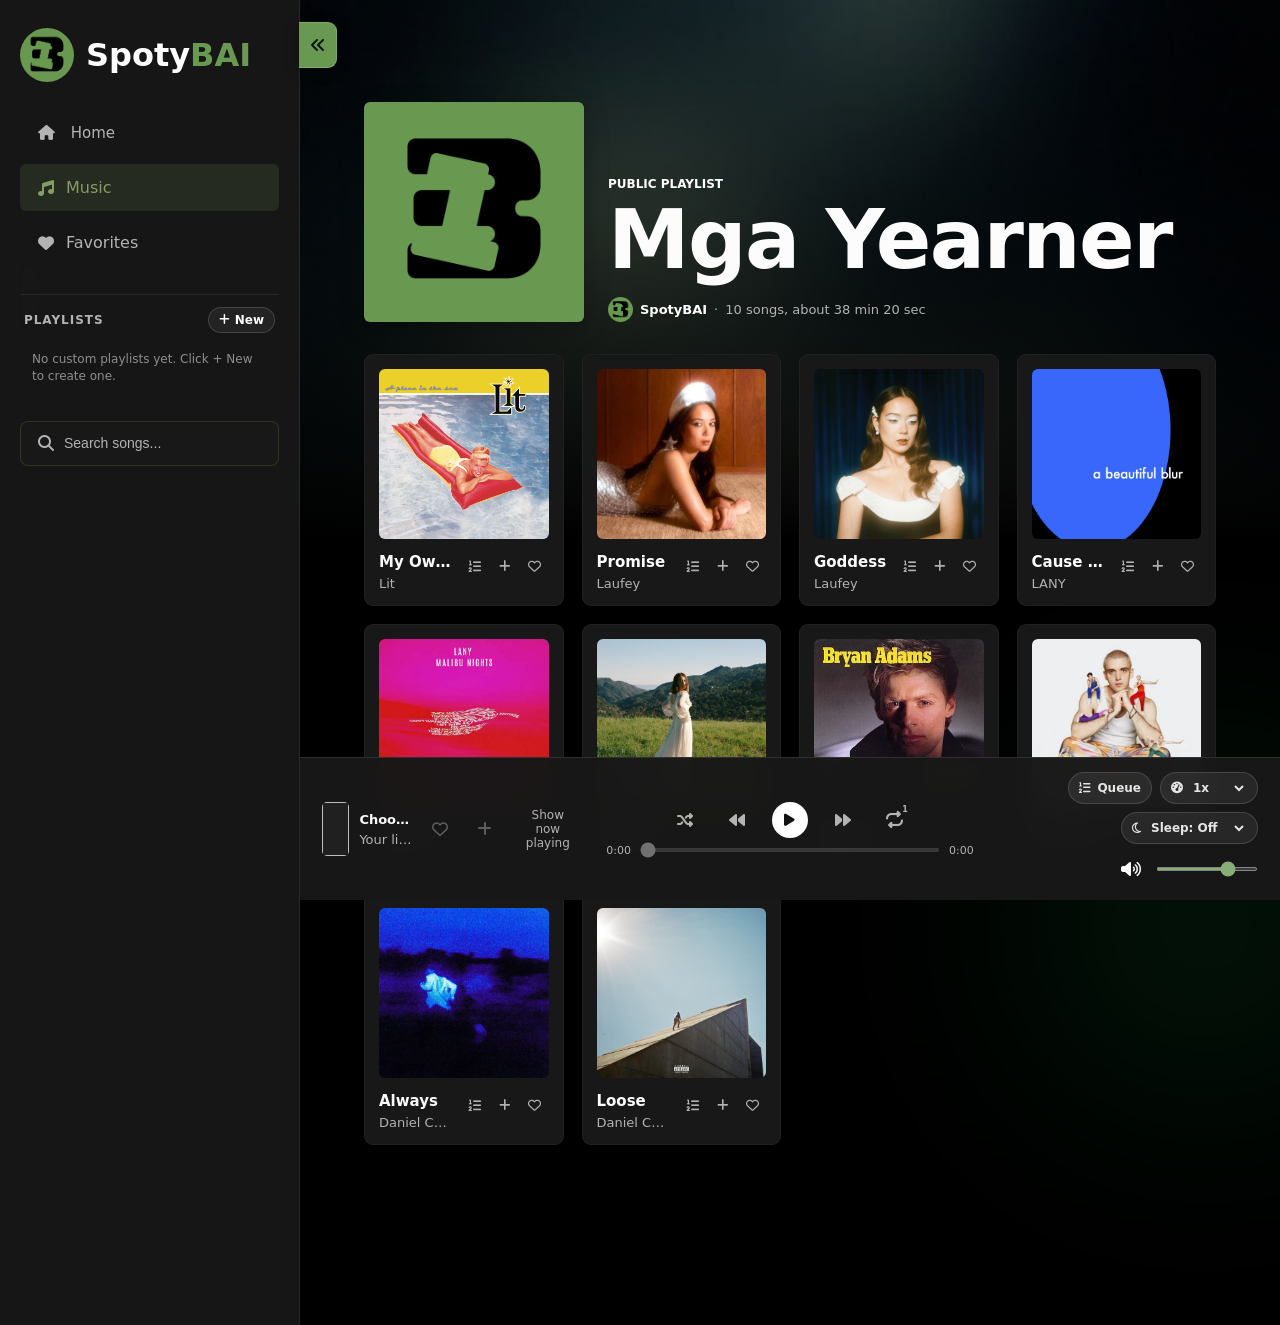
==== commit dce3ab55: "Add files via upload" ====
--- a/music test.html
+++ b/music test.html
@@ -5,10 +5,10 @@
 <meta name="viewport" content="width=device-width, initial-scale=1.0">
 <meta name="theme-color" content="#121212">
 <title>Music | SpotyBAI</title>
-<link rel="stylesheet" href="test.css?v=7">
+<link rel="stylesheet" href="test.css?v=6">
 <link rel="stylesheet" href="sidebar-collapse.css?v=6">
 <link rel="stylesheet" href="https://cdnjs.cloudflare.com/ajax/libs/font-awesome/6.5.2/css/all.min.css">
-<script src="test.js?v=7" defer></script>
+<script src="test.js?v=6" defer></script>
 </head>
 
 <body class="music-page now-playing-hidden">
@@ -22,7 +22,7 @@
     </a>
 
     <nav aria-label="Main navigation">
-        <a href="index test.html"><i class="fa-solid fa-house" aria-hidden="true"></i> Home</a>
+        <a href="index.html"><i class="fa-solid fa-house" aria-hidden="true"></i> Home</a>
         <button type="button" class="nav-tab is-active" data-view="all" aria-pressed="true">
             <i class="fa-solid fa-music" aria-hidden="true"></i> Music
         </button>
